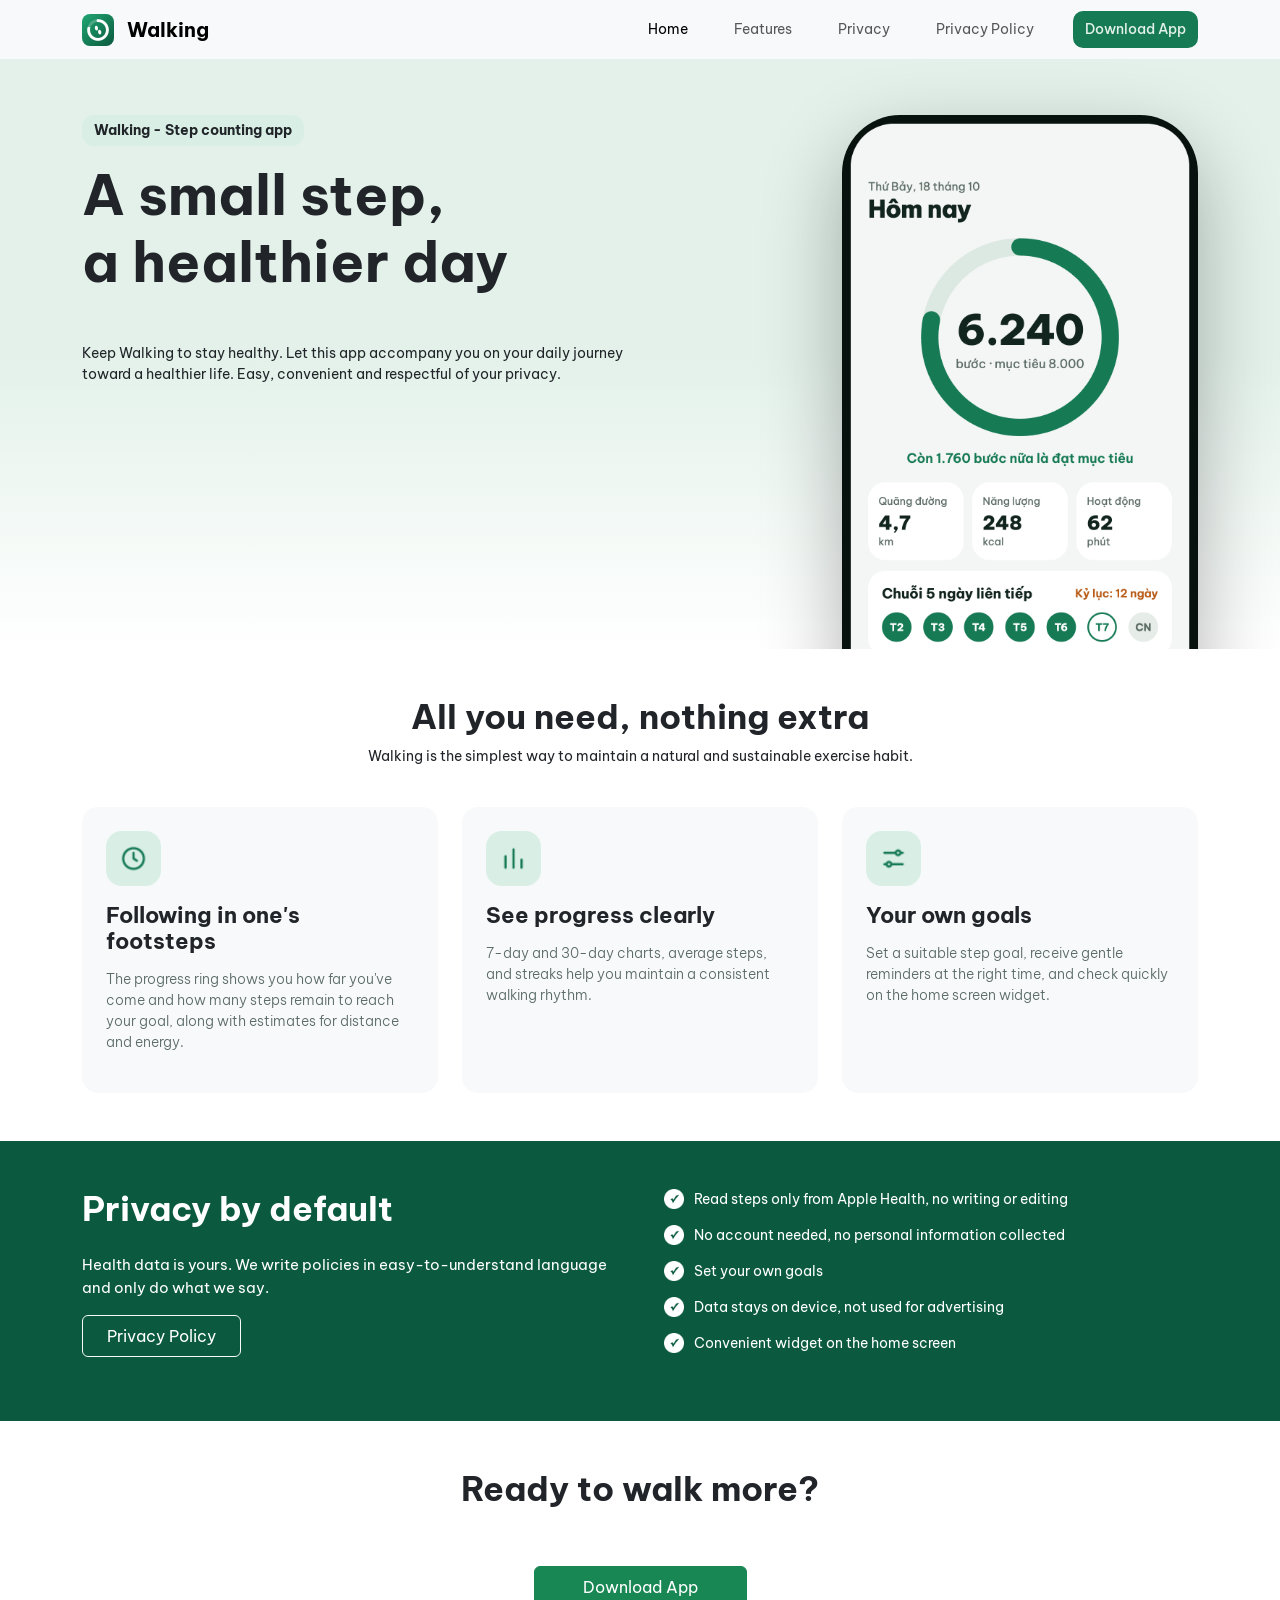
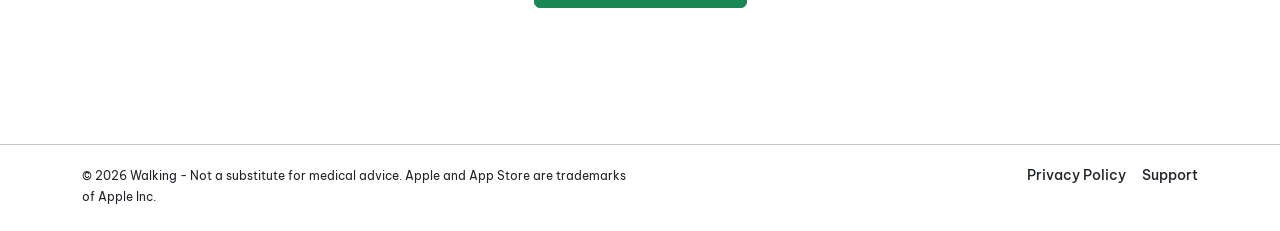
==== en/index.html @ 9059fb52 "publish website" ====
<!DOCTYPE html>
<html lang="en">

<head>
  <meta charset="UTF-8">
  <meta name="viewport" content="width=device-width, initial-scale=1.0">
  <title>Walking App</title>

  <link rel="icon" type="image/x-icon" href="assets/images/dibo-logo.png">
  <link href="https://cdn.jsdelivr.net/npm/bootstrap@5.3.8/dist/css/bootstrap.min.css" rel="stylesheet"
    integrity="sha384-sRIl4kxILFvY47J16cr9ZwB07vP4J8+LH7qKQnuqkuIAvNWLzeN8tE5YBujZqJLB" crossorigin="anonymous" />
  <link href="../assets/css/style.css" rel="stylesheet" type="text/css" />
  <link href="../assets/css/responsive.css" rel="stylesheet" type="text/css" />

</head>

<body>
  <header>
    <nav class="navbar navbar-expand-lg bg-body-tertiary">
      <div class="container">
        <a class="navbar-brand" href="../index.html" title="Home">
          <img src="../assets/images/dibo-logo.png" class="img-fluid logo" alt="Home" />
          <span>Walking</span>
        </a>
        <button class="navbar-toggler" type="button" data-bs-toggle="collapse" data-bs-target="#navbarSupportedContent"
          aria-controls="navbarSupportedContent" aria-expanded="false" aria-label="Toggle navigation">
          <span class="navbar-toggler-icon"></span>
        </button>
        <div class="collapse navbar-collapse" id="navbarSupportedContent">
          <ul class="navbar-nav ms-auto mb-2 mb-lg-0">
            <li class="nav-item">
              <a class="nav-link active" aria-current="page" href="index.html" title="Home">Home</a>
            </li>
            <li class="nav-item">
              <a class="nav-link" href="#app-utilities">Features</a>
            </li>
            <li class="nav-item">
              <a class="nav-link" href="#intro-privacy">Privacy</a>
            </li>
            <li class="nav-item">
              <a class="nav-link" href="privacy.html" title="Privacy Policy">Privacy Policy</a>
            </li>
          </ul>
          <div class="d-flex ms-3">
            <a href="#app-store-link" class="download-mobile-app">Download App</a>
          </div>
        </div>
      </div>
    </nav>
  </header>
  <main class="home-page">
    <section class="hero-banner position-relative">
      <div class="container">
        <div class="row g-0 g-md-4">
          <div class="col-12 col-lg-8">
            <p class="caption"><strong>Walking - Step counting app</strong></p>
            <h1 class="title">
              <span class="d-block">A small step,</span> a healthier day
            </h1>
            <p class="description">
              Keep Walking to stay healthy. Let this app accompany you on your daily journey toward a healthier life.
              Easy, convenient and respectful of your privacy.
            </p>

          </div>
          <div class="col-12 col-lg-4">
            <div class="banner-image">
              <img src="../assets/images/mobile-app-banner.png" class="img-fluid" />
            </div>
          </div>
        </div>
      </div>
    </section>
    <section class="app-utilities py-5" id="app-utilities">
      <div class="container">
        <div class="row">
          <div class="col-12 mb-4">
            <h2 class="section-title text-center">All you need, nothing extra</h2>
            <p class="text-center">
              Walking is the simplest way to maintain a natural and sustainable exercise habit.
            </p>
          </div>
        </div>
        <div class="row equal-height">
          <div class="col-12 col-lg-4">
            <div class="utility-item bg-light p-4 rounded-4">
              <div class="utility-icon mb-3">
                <img src="../assets/images/follow-daily.png" height="55" class="img-fluid" alt="Follow daily" />
              </div>
              <h4 class="utility-title">Following in one's footsteps</h4>
              <p class="utility-description">
                The progress ring shows you how far you&apos;ve come and how many steps remain to reach your goal,
                along with estimates for distance and energy.
              </p>
            </div>
          </div>
          <div class="col-12 col-lg-4">
            <div class="utility-item bg-light p-4 rounded-4">
              <div class="utility-icon mb-3">
                <img src="../assets/images/in-progress.png" height="55" class="img-fluid" alt="Follow daily" />
              </div>
              <h4 class="utility-title">See progress clearly</h4>
              <p class="utility-description">
                7-day and 30-day charts, average steps, and streaks help you maintain a consistent walking rhythm.
              </p>
            </div>
          </div>
          <div class="col-12 col-lg-4">
            <div class="utility-item bg-light p-4 rounded-4">
              <div class="utility-icon mb-3">
                <img src="../assets/images/target-yourself.png" height="55" class="img-fluid" alt="Follow daily" />
              </div>
              <h4 class="utility-title">Your own goals</h4>
              <p class="utility-description">
                Set a suitable step goal, receive gentle reminders at the right time, and check quickly on the home
                screen widget.
              </p>
            </div>
          </div>
        </div>
      </div>
    </section>
    <section class="intro-privacy py-5" id="intro-privacy">
      <div class="container">
        <div class="row g-0 g-md-5">
          <div class="col-12 col-lg-6">
            <h2 class="section-title mb-4">
              Privacy by default
            </h2>
            <p class="section-description">
              Health data is yours. We write policies in easy-to-understand language and only do what we say.
            </p>
            <p>
              <a href="privacy.html" class="privacy-policy-link text-white btn btn-outline-light py-2 px-4">
                Privacy Policy
              </a>
            </p>
          </div>
          <div class="col-lg-6 col-12">
            <div class="app-check-list">
              <ul>
                <li>
                  Read steps only from Apple Health, no writing or editing
                </li>
                <li>
                  No account needed, no personal information collected
                </li>
                <li>
                  Set your own goals
                </li>
                <li>
                  Data stays on device, not used for advertising
                </li>
                <li>
                  Convenient widget on the home screen
                </li>
              </ul>
            </div>
          </div>
        </div>
      </div>
    </section>
    <section class="download-app py-5" id="app-store-link">
      <div class="container">
        <div class="row">
          <div class="col-12">
            <h2 class="section-title text-center">Ready to walk more?</h2>
          </div>
        </div>
        <div class="row justify-content-center my-5">
          <div class="col-12 col-md-4 col-lg-3 text-center">
            <a href="#" class="download-app btn btn-success px-5 py-2">Download App</a>
          </div>
        </div>
      </div>
    </section>
  </main>
  <footer>
    <div class="footer-bottom py-4">
      <hr>
      <div class="container">
        <div class="row">
          <div class="col-12 col-md-6">
            <p class="mb-0 mt-1">
              <small>
                &copy; 2026 Walking - Not a substitute for medical advice. Apple and App Store are trademarks of Apple
                Inc.
              </small>
            </p>
          </div>
          <div class="col-12 col-md-6">
            <div class="d-flex justify-content-end gap-3 mt-1">
              <p class="mb-0">
                <a href="privacy.html" class="privacy-policy-link text-dark">
                  <span>Privacy Policy</span>
                </a>
              </p>
              <p class="mb-0">
                <a href="mailto:dinhduytoan2207@gmail.com" class="privacy-policy-link text-dark">
                  <span>Support</span>
                </a>
              </p>
            </div>
          </div>
        </div>
      </div>
    </div>
  </footer>


  <script src="https://ajax.googleapis.com/ajax/libs/jquery/3.7.1/jquery.min.js"></script>
  <script src="https://cdn.jsdelivr.net/npm/@popperjs/core@2.11.8/dist/umd/popper.min.js"
    integrity="sha384-I7E8VVD/ismYTF4hNIPjVp/Zjvgyol6VFvRkX/vR+Vc4jQkC+hVqc2pM8ODewa9r"
    crossorigin="anonymous"></script>
  <script src="https://cdn.jsdelivr.net/npm/bootstrap@5.3.8/dist/js/bootstrap.min.js"
    integrity="sha384-G/EV+4j2dNv+tEPo3++6LCgdCROaejBqfUeNjuKAiuXbjrxilcCdDz6ZAVfHWe1Y"
    crossorigin="anonymous"></script>

  <script src="../assets/js/app.js"></script>
</body>

</html>
---- assets/css/style.css ----
@font-face {
    font-family: "BeVietnamPro";
    src: url(../fonts/BeVietnamPro-Regular.ttf) format("truetype");
    font-weight: 400;
    font-style: normal;
}

@font-face {
    font-family: "BeVietnamPro-Medium";
    src: url(../fonts/BeVietnamPro-Medium.ttf) format("truetype");
    font-weight: 500;
    font-style: normal;
}

@font-face {
    font-family: "BeVietnamPro-Bold";
    src: url(../fonts/BeVietnamPro-Bold.ttf) format("truetype");
    font-weight: 600;
    font-style: normal;
}

@font-face {
    font-family: "BeVietnamPro-Light";
    src: url(../fonts/BeVietnamPro-Light.ttf) format("truetype");
    font-weight: 300;
    font-style: normal;
}


body {
    font-family: "BeVietnamPro";
    font-weight: 400;
    font-size: 14px;
}

strong {
    font-family: "BeVietnamPro-Bold";
}

button {
    font-size: 14px !important;
}

.logo {
    height: 32px;
    width: auto;
    border-radius: 8px;
}

.navbar-brand span {
    font-family: "BeVietnamPro-Bold";
    display: inline-block;
    vertical-align: middle;
    margin-left: 8px;
}

.navbar-nav li {
    margin: 0 15px;
}

.download-mobile-app {
    padding: 8px 12px;
    border-radius: 10px;
    background: #167A55;
    color: #e3f1ea !important;
    text-decoration: none;
    font-family: "BeVietnamPro-Medium";
    transition: all .3s ease;
}

.download-mobile-app:hover {
    color: #fff !important;
    background: #044c2f;
}

/* .home-page {} */

.home-page .hero-banner {
    background: linear-gradient(to bottom, #e3f1ea 50%, #fff);
    padding-top: 3.5rem;
    padding-bottom: 3.5rem;
    height: 590px;
    overflow-y: hidden;
}

.home-page .hero-banner .caption {
    font-family: "BeVietnamPro-Medium";
    padding: 5px 12px;
    background: #D9EFE5;
    border-radius: 12px;
    display: inline-block;
    margin-bottom: 15px;
}

.home-page .hero-banner .description {
    width: 75%;
}

.home-page .hero-banner .title {
    font-family: "BeVietnamPro-Bold";
    font-size: 56px;
    margin-bottom: 3rem;
}

.home-page .hero-banner .banner-image img {
    border-top-left-radius: 58px;
    border-top-right-radius: 58px;
    box-shadow: 0 30px 80px rgba(0, 0, 0, 0.3);
}

.home-page .section-title {
    font-size: 34px;
    font-family: "BeVietnamPro-Bold";
}

.home-page .section-description {
    font-size: 15px;
}

.home-page .app-utilities .utility-item .utility-icon img {
    height: 55px;
}

.home-page .app-utilities .utility-item .utility-title {
    font-size: 22px;
    font-family: "BeVietnamPro-Bold";
    margin-bottom: 15px;
}

.home-page .app-utilities .utility-item .utility-description {
    font-size: 14px;
    font-family: "BeVietnamPro-Light";
    color: #5b6b65;
}

.home-page .app-utilities .utility-item {
    transition: all .5s ease;
}

.home-page .app-utilities .utility-item:hover {
    box-shadow: 0 15px 30px rgba(0, 0, 0, 0.15);
}

.equal-height .col-12 {
    display: flex;
    flex: 1 1 0;
}

.intro-privacy {
    background: #0b5a3f;
    color: #ffffff;
}

.intro-privacy .privacy-policy-link:hover {
    background-color: transparent !important;
    text-decoration: underline;
}

.intro-privacy .app-check-list ul {
    list-style-type: none;
    padding: 0;
}

.intro-privacy .app-check-list ul li {
    margin-bottom: 15px;
    position: relative;
    padding-left: 30px;
}

.intro-privacy .app-check-list ul li::before {
    content: "";
    width: 20px;
    height: 20px;
    background: url(../images/checklist-icon.png) no-repeat;
    left: 0;
    top: 0;
    position: absolute;
    background-size: cover;
    background-position: center;
}

.privacy-page {
    background: linear-gradient(to bottom, #e3f1ea 20%, #fff 80%);
}

.hero-privacy .breadcrumb {
    text-align: left !important;
    padding-top: 30px;
    list-style-type: none;
    color: #5b6b65;
    font-size: 12px;
}

.hero-privacy h1 {
    margin-bottom: 0;
    padding-bottom: 0;
    font-family: "BeVietnamPro-Bold";
    font-size: 52px;
}

.hero-privacy .breadcrumb li {
    padding-right: 8px;
}

.hero-privacy .breadcrumb li a {
    text-decoration: none;
    color: #212529;
}

.hero-privacy .summary-privacy {
    width: 50%;
    padding: 10px;
    border-radius: 10px;
    background-color: #fff;
    border-left: 3px solid #0b5a3f;
    font-family: 14px;
    margin-bottom: 50px;
}

.privacy-page h2 {
    font-family: "BeVietnamPro-Bold";
    font-size: 26px;
    margin-top: 3rem;
    margin-bottom: 1.5rem;
}

.privacy-page p {
    font-family: "BeVietnamPro-Light";
    /* font-size: 15px; */
    line-height: 26px;
    margin-bottom: 1rem;
}

.privacy-page ul {
    margin-bottom: 1rem;
}

.privacy-page li {
    margin-bottom: 10px;
}

.sidebar-privacy {
    position: sticky;
    /* width: 20%; */
    top: 0;
}

.sidebar-privacy .list-group,
.accordion-body .list-group {
    margin-top: 15px;
}

.sidebar-privacy .list-group-item,
.accordion-body .list-group-item {
    padding-left: 0;
}

.sidebar-privacy .list-group-item,
.accordion-body .list-group-item {
    background-color: transparent !important;
    border: none;
    padding: 8px 10px;
    border-radius: 5px !important;
    font-family: "BeVietnamPro-Medium";
}

.sidebar-privacy .list-group-item a,
.accordion-body .list-group-item a {
    text-decoration: none;
    color: #3b4f48;
    display: block;
}

.sidebar-privacy .list-group-item.active,
.accordion-body .list-group-item.active {
    background-color: #D9EFE5 !important;

}

.sidebar-privacy .list-group-item.active a,
.accordion-body .list-group-item.active a {
    color: #0b5a3f !important;
}

.sidebar-privacy h4 {
    font-size: 16px;
    text-transform: uppercase;
    color: #5b6b65;
    font-family: "BeVietnamPro-Medium";
}


footer .footer-bottom a {
    text-decoration: none;
    font-family: "BeVietnamPro-Medium";
    color: #212529;
}

footer .footer-bottom a:hover {
    text-decoration: underline;
}

summary::-webkit-details-marker {
    display: none;
}

summary {
    list-style: none;
    cursor: pointer;
    display: flex;
    justify-content: space-between;
    align-items: center;
}

/* Xoay ngược mũi tên khi thẻ details ở trạng thái mở [open] */
details[open] summary::after {
    transform: rotate(-180deg) !important;
}

.accordion-button:not(.collapsed)::after {
    transform: none;
}
---- assets/css/responsive.css ----
@media (max-width: 576px) {
  body {
    font-size: 15px;
  }

  .home-page .hero-banner {
    height: 1040px;
  }

  .home-page .hero-banner .title {
    margin-bottom: 1rem;
  }

  .home-page .hero-banner .description {
    width: 100%;
    margin-bottom: 1rem;
  }

  .home-page .section-title {
    font-size: 30px;
  }

  .equal-height .col-12 {
    display: flex;
    flex: 0 0 auto !important
  }

  .utility-item {
    margin-bottom: 20px;
  }

  .hero-privacy .summary-privacy {
    width: 100%;
    margin-bottom: 10px;
  }

}

@media (max-width: 768px) {
  .equal-height .col-12 {
    display: flex;
    flex: 0 0 auto !important;
  }

  .utility-item {
    margin-bottom: 20px;
  }
}
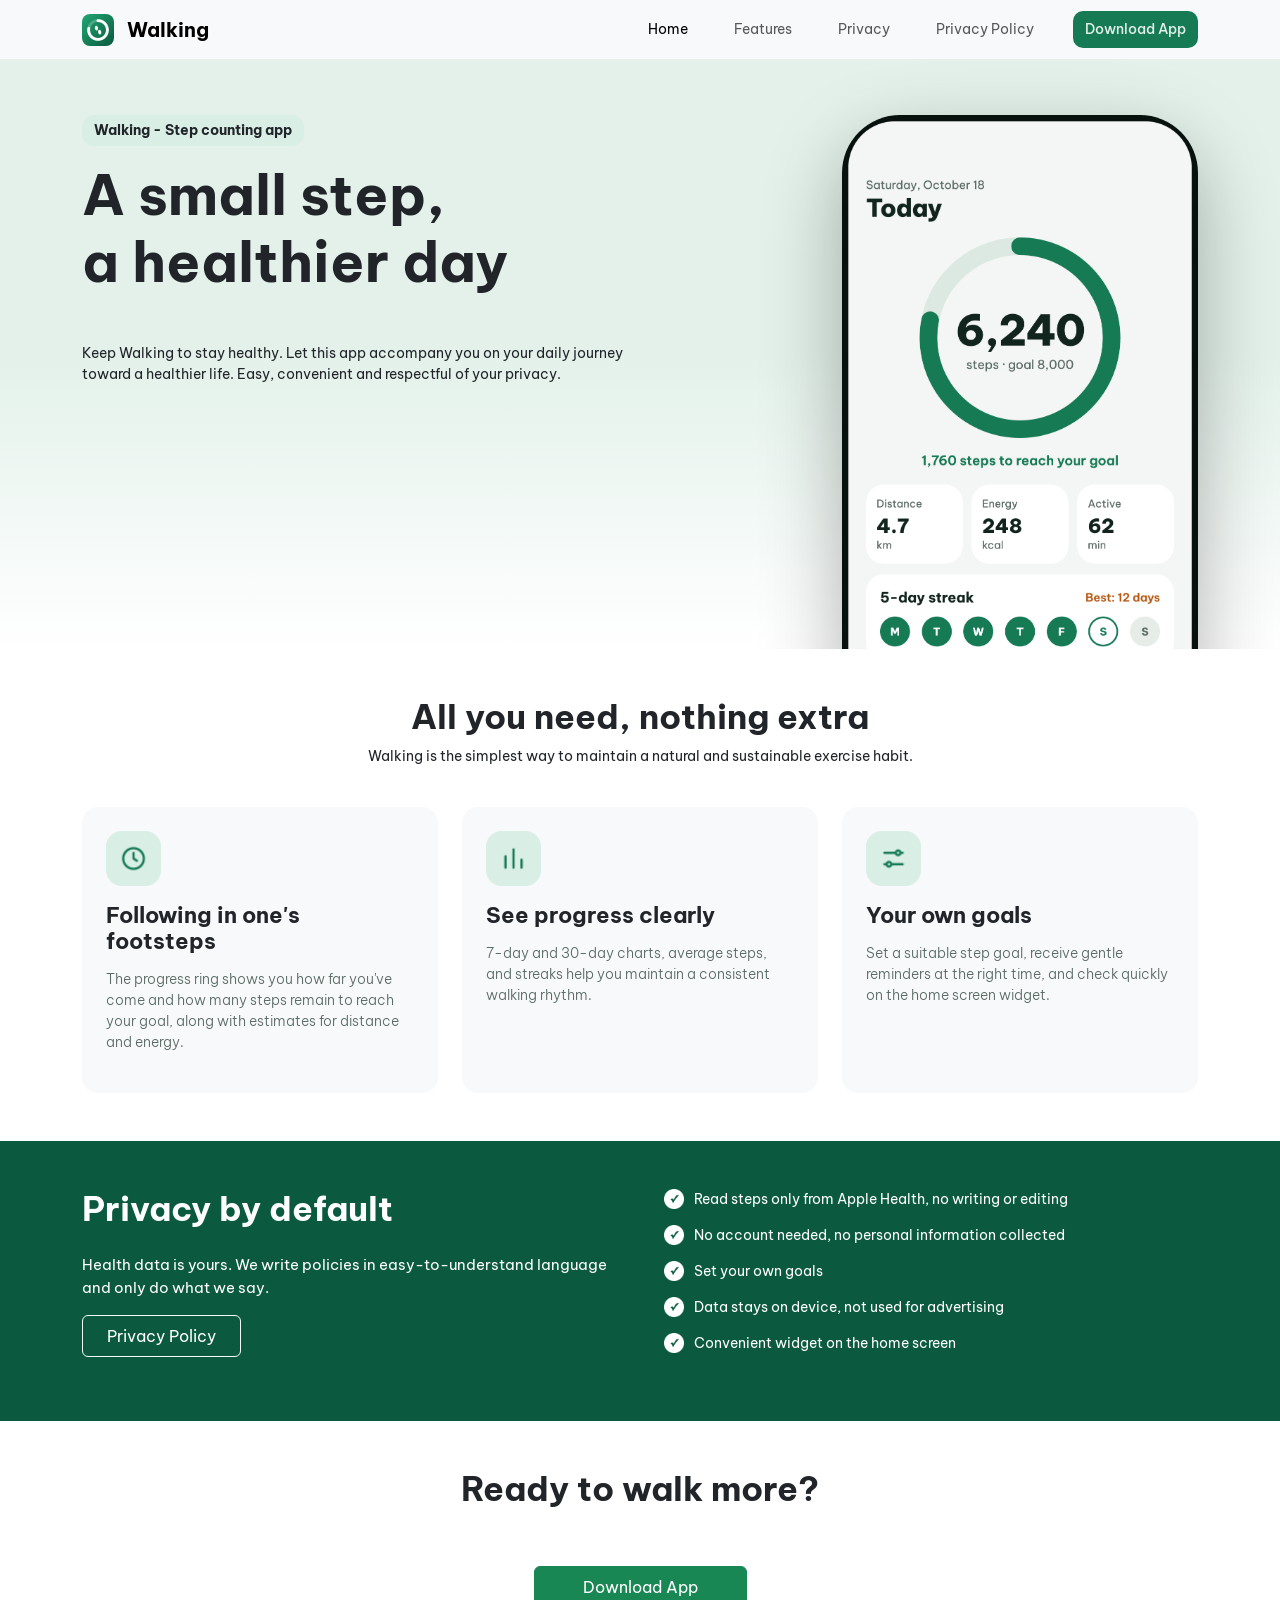
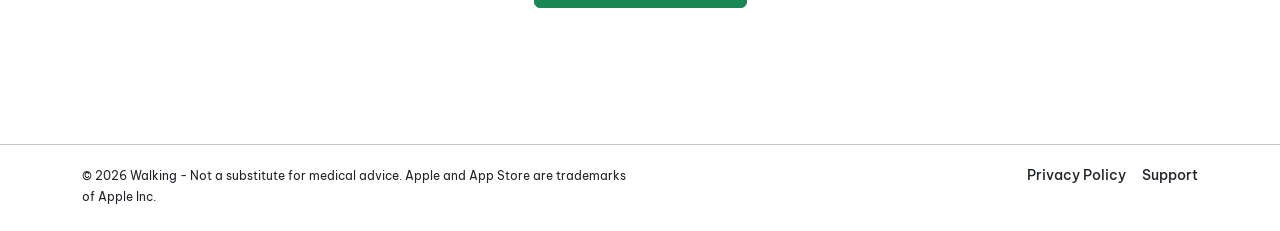
==== commit 30a5f4f7: "fix banner by language, effect time policy" ====
--- a/en/index.html
+++ b/en/index.html
@@ -4,9 +4,9 @@
 <head>
   <meta charset="UTF-8">
   <meta name="viewport" content="width=device-width, initial-scale=1.0">
-  <title>Walking App</title>
-
-  <link rel="icon" type="image/x-icon" href="assets/images/dibo-logo.png">
+  <title>Walking</title>
+
+  <link rel="icon" type="image/x-icon" href="../assets/images/dibo-logo.png">
   <link href="https://cdn.jsdelivr.net/npm/bootstrap@5.3.8/dist/css/bootstrap.min.css" rel="stylesheet"
     integrity="sha384-sRIl4kxILFvY47J16cr9ZwB07vP4J8+LH7qKQnuqkuIAvNWLzeN8tE5YBujZqJLB" crossorigin="anonymous" />
   <link href="../assets/css/style.css" rel="stylesheet" type="text/css" />
@@ -65,7 +65,7 @@
           </div>
           <div class="col-12 col-lg-4">
             <div class="banner-image">
-              <img src="../assets/images/mobile-app-banner.png" class="img-fluid" />
+              <img src="../assets/images/mobile-app-banner-en.png" class="img-fluid" />
             </div>
           </div>
         </div>
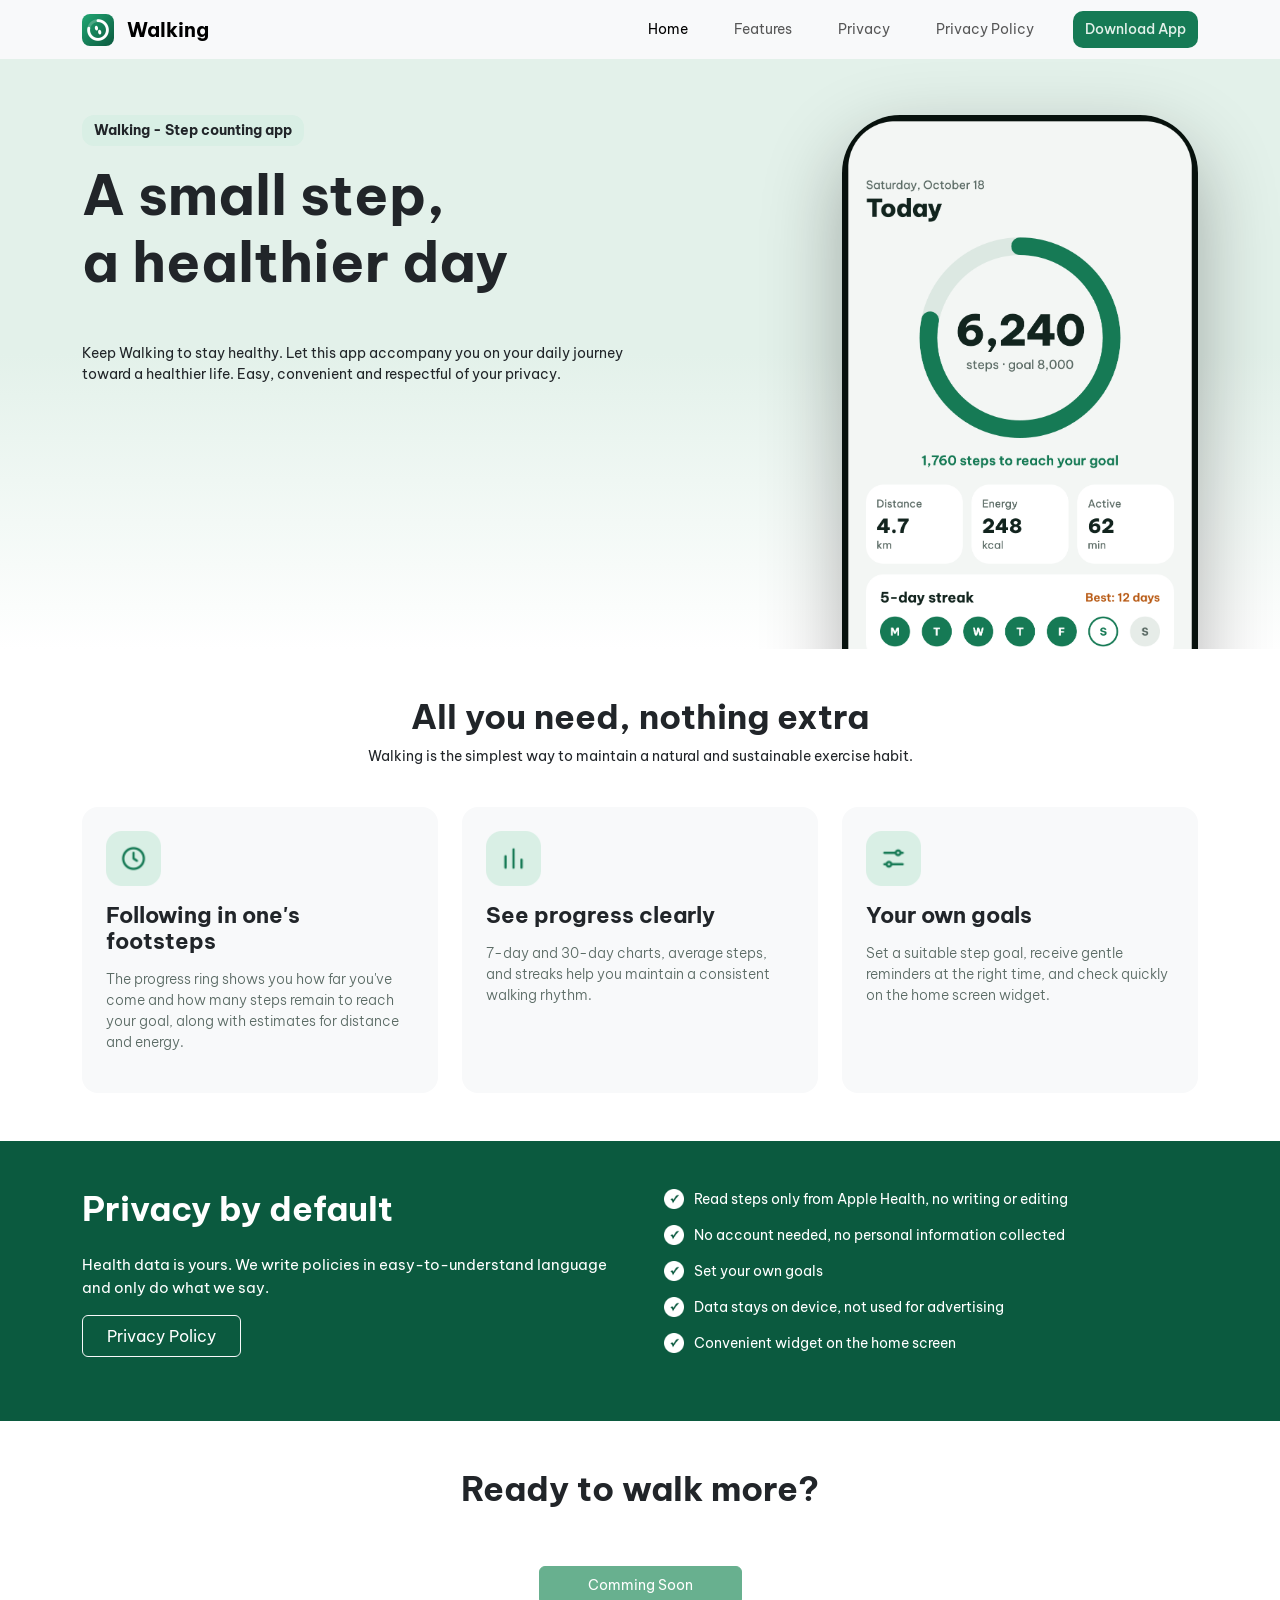
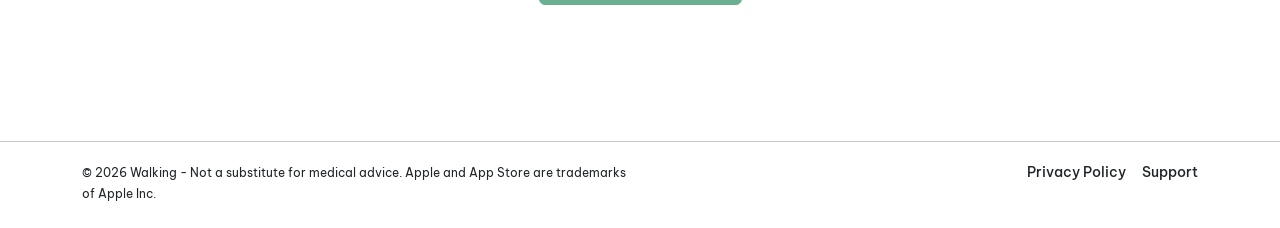
==== commit 7eb88d38: "disable download app" ====
--- a/en/index.html
+++ b/en/index.html
@@ -169,7 +169,8 @@
         </div>
         <div class="row justify-content-center my-5">
           <div class="col-12 col-md-4 col-lg-3 text-center">
-            <a href="#" class="download-app btn btn-success px-5 py-2">Download App</a>
+            <!-- <a href="#" class="download-app btn btn-success px-5 py-2">Download App</a> -->
+             <button class="download-app btn btn-success px-5 py-2" disabled>Comming Soon</button>
           </div>
         </div>
       </div>
